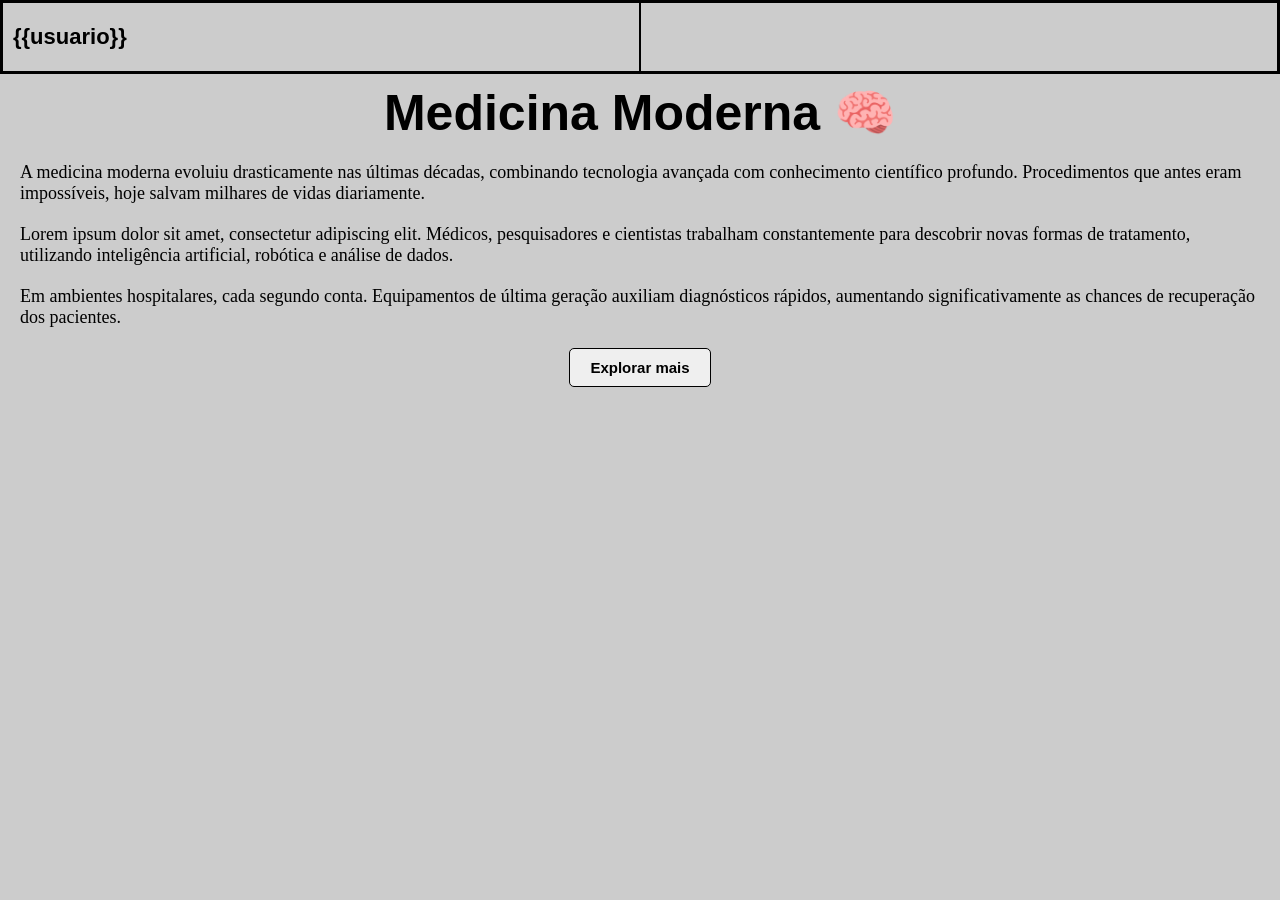
==== templates/resultado.html @ 87d71a97 "primeiro commit" ====
<!DOCTYPE html>
<html lang="pt-br">
<head>
  <meta charset="UTF-8">
  <title>Medicina Doc</title>

  <style>
    * {
        padding: 0;
        margin: 0;
        box-sizing: border-box;
    }
    body {
        background: #ccc;
        font-family: Arial;
    }
    header {
        border: solid 2px black;
        height: auto;
        width: 100%;
        display: flex;
        flex-direction: row;
        
    }
    .user {
        height: 70px;
        width: 50%;
        font-size: 22px;
        font-weight: 600;
        display: flex;
        flex-direction: column;
        justify-content: center;
        padding-left: 10px;
        border: solid 1px black;
    }
    .voltar {
        height: 70px;
        width: 50%;
        border: solid 1px black;
    }
    .container{
        text-align: center;
    }
    h1 {
        margin-top: 10px;
        font-size: 50px;
        
    }
    p {
        font-size: 18px;
        margin: 20px;
        text-align: left;
        font-weight: 400;
        font-family:italic;
    }
    .btn {
        padding: 10px 20px;
        border: solid 1px black;
        border-radius: 5px;
        font-weight: 600;
        font-size: 15px;
        transition: 0.4s;
        cursor: pointer;
    }
    .btn:hover{
        opacity: 0.8;
        font-size: 16px;
    }
  </style>
</head>

<body>
    <header>
        <div class="user">
           {{usuario}}
        </div>
        <div class="voltar"></div>
    </header>
    
    <div class="container">
        <h1>Medicina Moderna 🧠</h1>

    <div class="card">
      <p>
        A medicina moderna evoluiu drasticamente nas últimas décadas,
        combinando tecnologia avançada com conhecimento científico profundo.
        Procedimentos que antes eram impossíveis, hoje salvam milhares de vidas diariamente.
      </p>

      <p>
        Lorem ipsum dolor sit amet, consectetur adipiscing elit.
        Médicos, pesquisadores e cientistas trabalham constantemente
        para descobrir novas formas de tratamento, utilizando inteligência
        artificial, robótica e análise de dados.
      </p>

      <p>
        Em ambientes hospitalares, cada segundo conta.
        Equipamentos de última geração auxiliam diagnósticos rápidos,
        aumentando significativamente as chances de recuperação dos pacientes.
      </p>

      <button class="btn">Explorar mais</button>
    </div>
  </div>

</body>
</html>
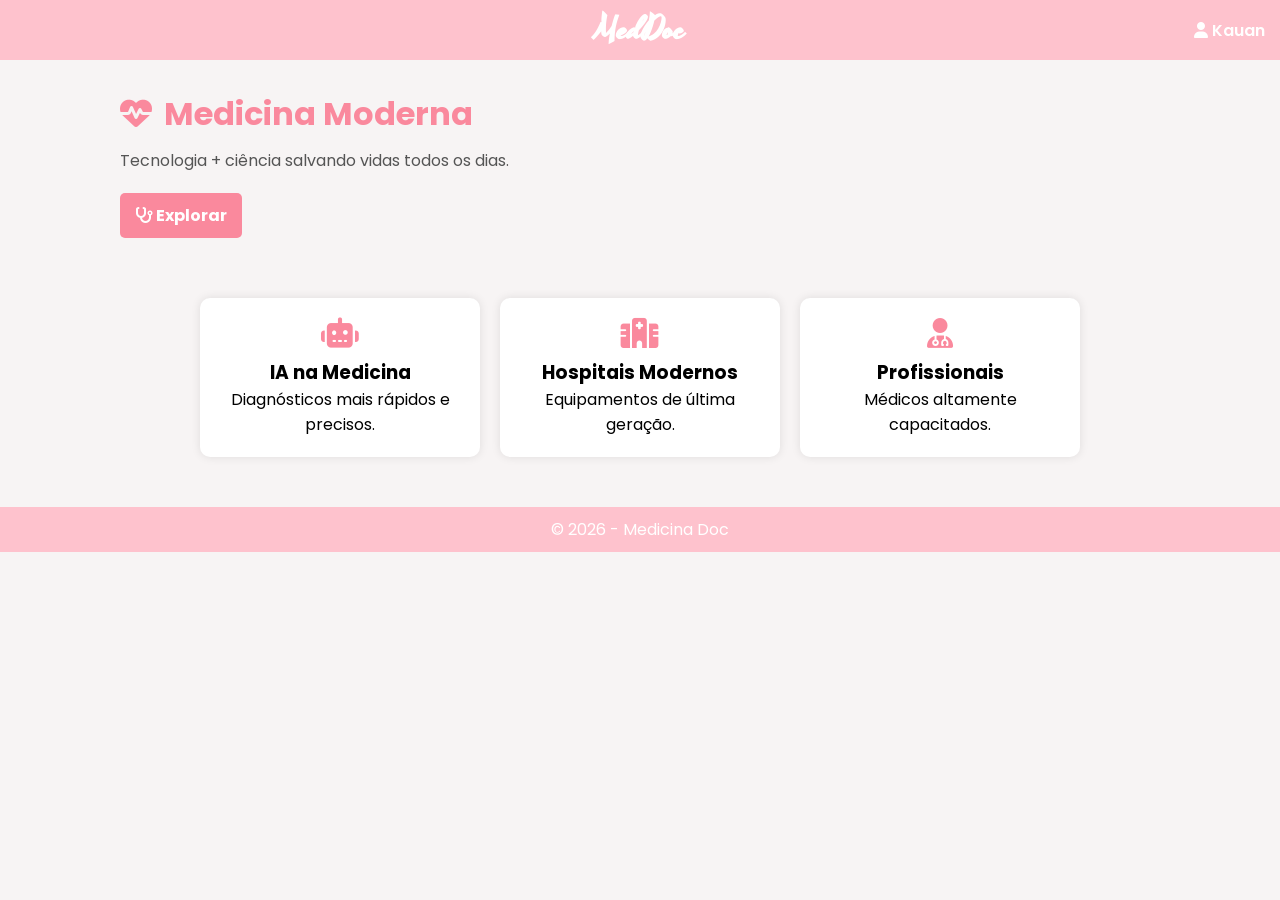
==== commit 2239ad74: "teste" ====
--- a/templates/resultado.html
+++ b/templates/resultado.html
@@ -1,108 +1,197 @@
 <!DOCTYPE html>
 <html lang="pt-br">
 <head>
-  <meta charset="UTF-8">
-  <title>Medicina Doc</title>
+<meta charset="UTF-8">
+<title>Medicina Doc</title>
 
-  <style>
-    * {
-        padding: 0;
-        margin: 0;
-        box-sizing: border-box;
+<!-- FONTES -->
+<link href="https://fonts.googleapis.com/css2?family=Poppins:wght@300;400;600&family=Yesteryear&display=swap" rel="stylesheet">
+
+<!-- ICONES -->
+<link rel="stylesheet" href="https://cdnjs.cloudflare.com/ajax/libs/font-awesome/6.5.0/css/all.min.css">
+
+<style>
+*{
+    margin:0;
+    padding:0;
+    box-sizing:border-box;
+}
+
+body{
+    font-family:"Poppins",sans-serif;
+    background:#f7f4f4;
+}
+
+/* HEADER */
+header{
+    display:flex;
+    align-items:center;
+    justify-content:flex-end;
+    background:#fec2cd;
+    height:60px;
+    color:white;
+    padding:0 15px;
+    position:relative;
+}
+
+header h1{
+    position:absolute;
+    left:50%;
+    transform:translateX(-50%);
+    font-family:"Yesteryear",cursive;
+    font-size:32px;
+}
+
+.user{
+    font-weight:600;
+}
+
+/* HERO */
+.hero{
+    display:flex;
+    align-items:center;
+    justify-content:space-between;
+    max-width:1100px;
+    margin:auto;
+    padding:30px;
+}
+
+.box-txt{
+    width:50%;
+}
+
+.box-txt h2{
+    color:#fa899d;
+    font-size:32px;
+}
+
+.box-txt p{
+    color:#555;
+    margin:10px 0;
+}
+
+.btn{
+    display:inline-block;
+    margin-top:10px;
+    background:#fa899d;
+    color:white;
+    padding:10px 15px;
+    border-radius:5px;
+    text-decoration:none;
+    font-weight:bold;
+    transition:0.3s;
+}
+
+.btn:hover{
+    background:#f65f7a;
+}
+
+/* ICONES */
+.icon{
+    color:#fa899d;
+    margin-right:5px;
+}
+
+/* CARDS */
+.cards{
+    display:flex;
+    justify-content:center;
+    flex-wrap:wrap;
+    padding:20px;
+}
+
+.card{
+    background:white;
+    width:280px;
+    margin:10px;
+    padding:20px;
+    border-radius:10px;
+    box-shadow:0 0 10px rgba(0,0,0,0.1);
+    text-align:center;
+    transition:0.3s;
+}
+
+.card:hover{
+    transform:translateY(-5px);
+}
+
+.card i{
+    font-size:30px;
+    color:#fa899d;
+    margin-bottom:10px;
+}
+
+/* FOOTER */
+footer{
+    background:#fec2cd;
+    text-align:center;
+    padding:10px;
+    color:white;
+    margin-top:20px;
+}
+
+/* RESPONSIVO */
+@media(max-width:700px){
+    .hero{
+        flex-direction:column;
+        text-align:center;
     }
-    body {
-        background: #ccc;
-        font-family: Arial;
+
+    .box-txt{
+        width:100%;
     }
-    header {
-        border: solid 2px black;
-        height: auto;
-        width: 100%;
-        display: flex;
-        flex-direction: row;
-        
-    }
-    .user {
-        height: 70px;
-        width: 50%;
-        font-size: 22px;
-        font-weight: 600;
-        display: flex;
-        flex-direction: column;
-        justify-content: center;
-        padding-left: 10px;
-        border: solid 1px black;
-    }
-    .voltar {
-        height: 70px;
-        width: 50%;
-        border: solid 1px black;
-    }
-    .container{
-        text-align: center;
-    }
-    h1 {
-        margin-top: 10px;
-        font-size: 50px;
-        
-    }
-    p {
-        font-size: 18px;
-        margin: 20px;
-        text-align: left;
-        font-weight: 400;
-        font-family:italic;
-    }
-    .btn {
-        padding: 10px 20px;
-        border: solid 1px black;
-        border-radius: 5px;
-        font-weight: 600;
-        font-size: 15px;
-        transition: 0.4s;
-        cursor: pointer;
-    }
-    .btn:hover{
-        opacity: 0.8;
-        font-size: 16px;
-    }
-  </style>
+}
+</style>
 </head>
 
 <body>
-    <header>
-        <div class="user">
-           {{usuario}}
-        </div>
-        <div class="voltar"></div>
-    </header>
-    
-    <div class="container">
-        <h1>Medicina Moderna 🧠</h1>
+
+<header>
+    <div class="user">
+        <i class="fa fa-user"></i> Kauan
+    </div>
+    <h1>MedDoc</h1>
+</header>
+
+<section class="hero">
+    <div class="box-txt">
+        <h2><i class="fa fa-heart-pulse icon"></i> Medicina Moderna</h2>
+
+        <p>
+            Tecnologia + ciência salvando vidas todos os dias.
+        </p>
+
+        <a href="#" class="btn">
+            <i class="fa fa-stethoscope"></i> Explorar
+        </a>
+    </div>
+</section>
+
+<section class="cards">
 
     <div class="card">
-      <p>
-        A medicina moderna evoluiu drasticamente nas últimas décadas,
-        combinando tecnologia avançada com conhecimento científico profundo.
-        Procedimentos que antes eram impossíveis, hoje salvam milhares de vidas diariamente.
-      </p>
+        <i class="fa fa-robot"></i>
+        <h3>IA na Medicina</h3>
+        <p>Diagnósticos mais rápidos e precisos.</p>
+    </div>
 
-      <p>
-        Lorem ipsum dolor sit amet, consectetur adipiscing elit.
-        Médicos, pesquisadores e cientistas trabalham constantemente
-        para descobrir novas formas de tratamento, utilizando inteligência
-        artificial, robótica e análise de dados.
-      </p>
+    <div class="card">
+        <i class="fa fa-hospital"></i>
+        <h3>Hospitais Modernos</h3>
+        <p>Equipamentos de última geração.</p>
+    </div>
 
-      <p>
-        Em ambientes hospitalares, cada segundo conta.
-        Equipamentos de última geração auxiliam diagnósticos rápidos,
-        aumentando significativamente as chances de recuperação dos pacientes.
-      </p>
+    <div class="card">
+        <i class="fa fa-user-doctor"></i>
+        <h3>Profissionais</h3>
+        <p>Médicos altamente capacitados.</p>
+    </div>
 
-      <button class="btn">Explorar mais</button>
-    </div>
-  </div>
+</section>
+
+<footer>
+    © 2026 - Medicina Doc
+</footer>
 
 </body>
 </html>
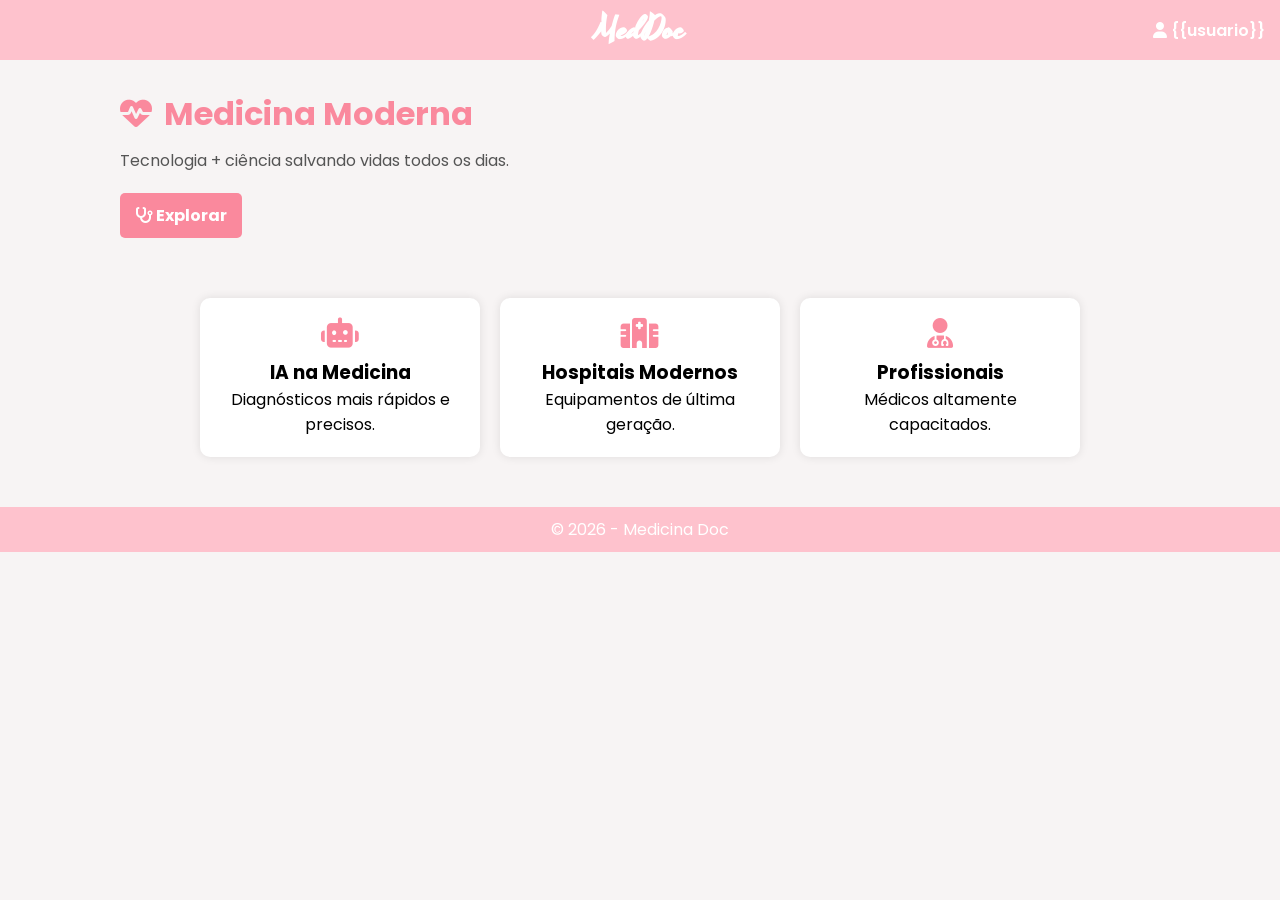
==== commit 0d48a797: "teste2" ====
--- a/templates/resultado.html
+++ b/templates/resultado.html
@@ -148,7 +148,7 @@
 
 <header>
     <div class="user">
-        <i class="fa fa-user"></i> Kauan
+        <i class="fa fa-user"></i> {{usuario}}
     </div>
     <h1>MedDoc</h1>
 </header>
